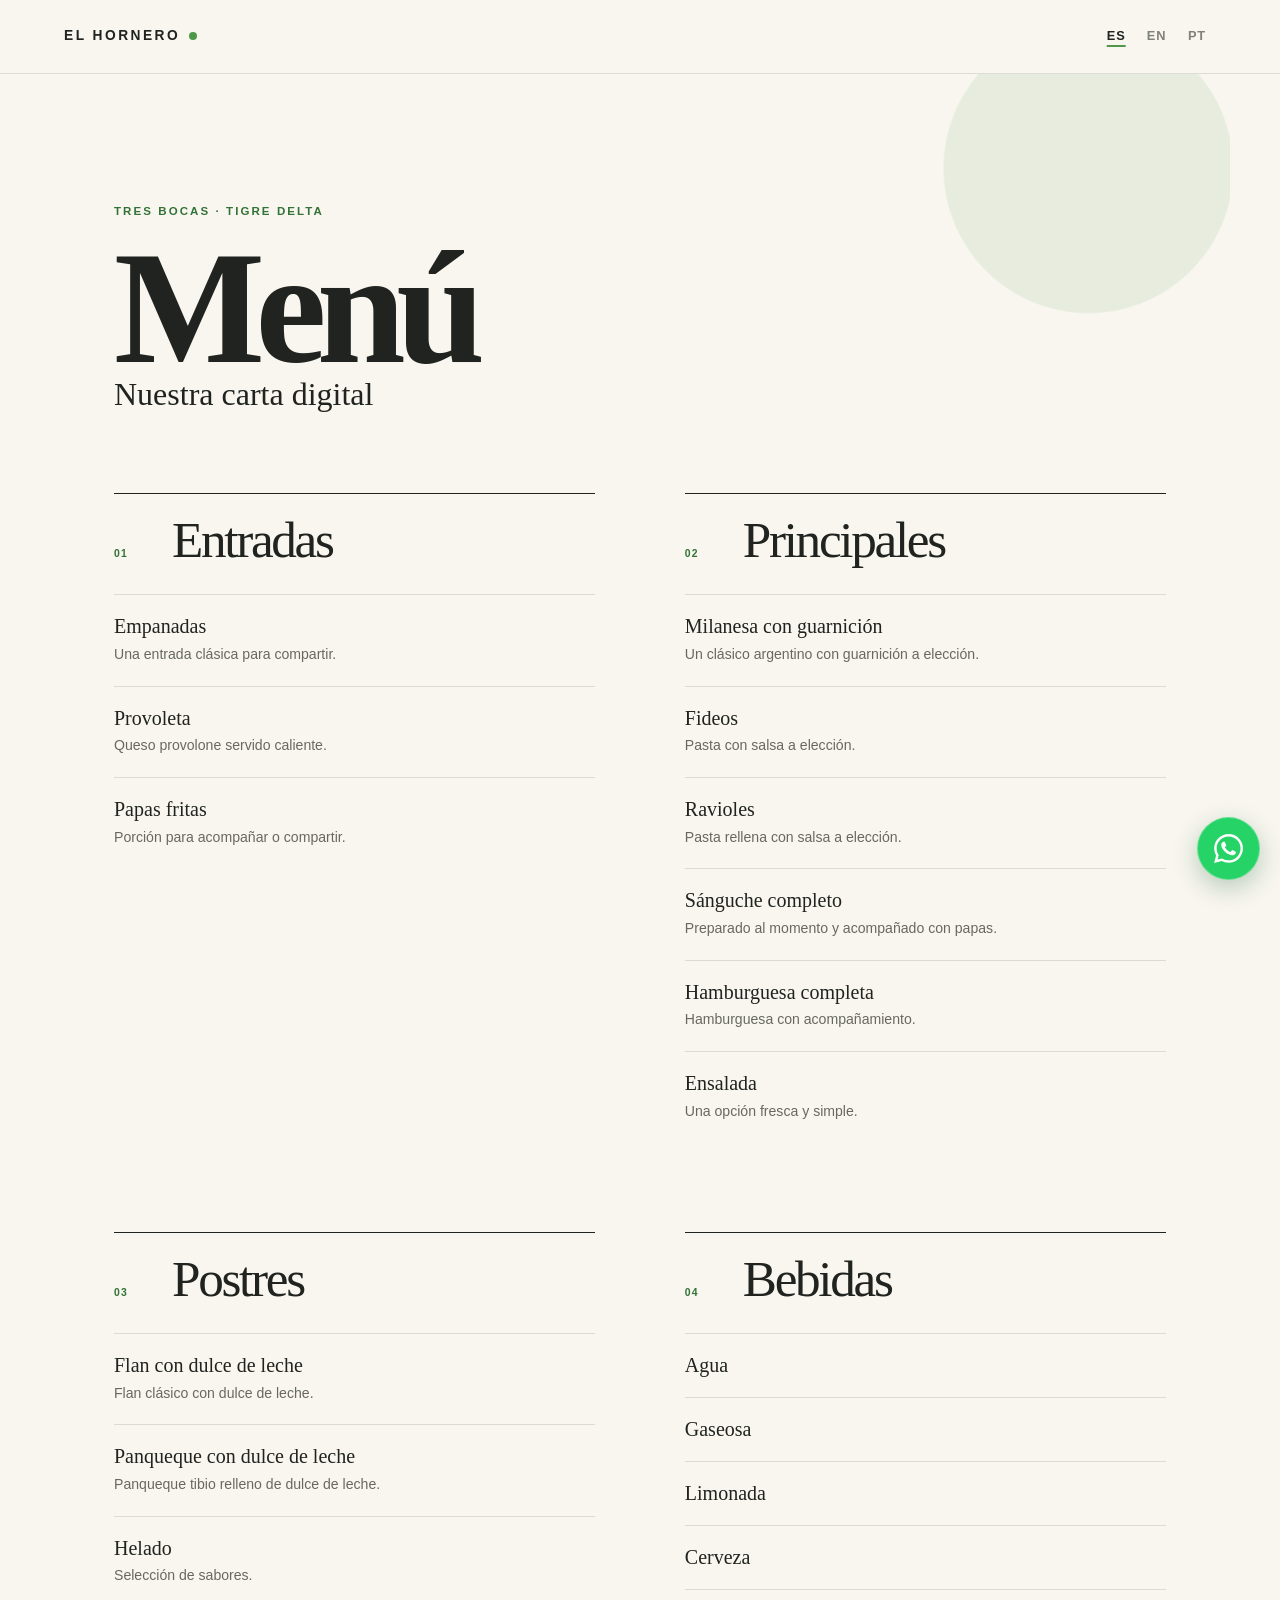
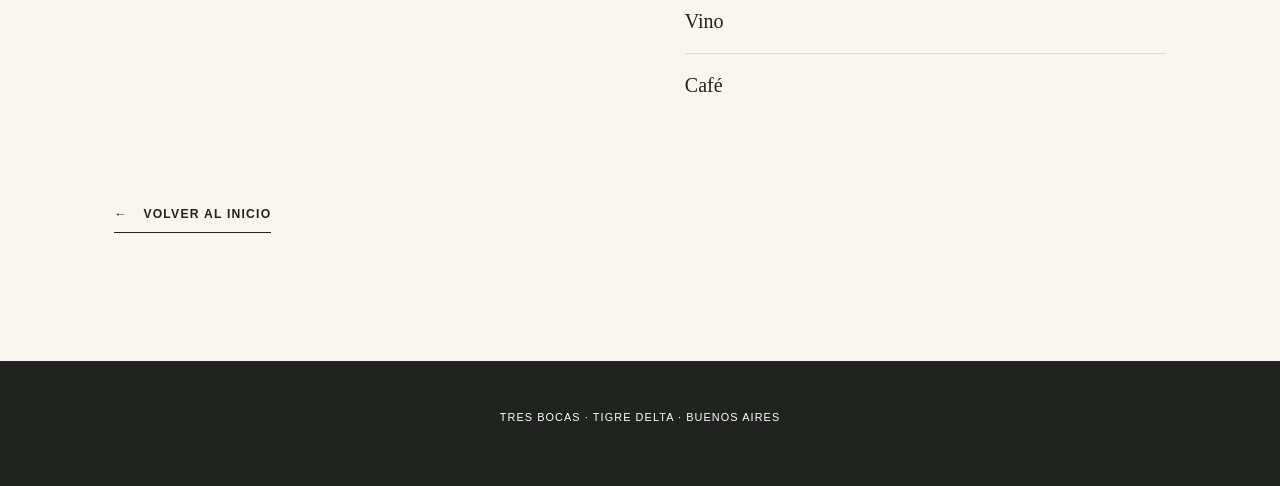
==== menu.html @ 237df4d5 "Initial commit" ====
<!doctype html>
<html lang="es">
<head>
  <meta charset="utf-8"><meta name="viewport" content="width=device-width, initial-scale=1">
  <title>Menú | El Hornero · Tigre Delta</title>
  <meta name="description" content="Carta digital de El Hornero en Tres Bocas, Tigre Delta, Buenos Aires.">
  <meta name="theme-color" content="#f8f6ef"><meta name="robots" content="index,follow">
  <link id="canonical-link" rel="canonical" href=""><link rel="icon" href="favicon.svg" type="image/svg+xml"><link rel="stylesheet" href="css/styles.css">
  <script src="js/config.js" defer></script><script src="js/translations.js" defer></script><script src="js/menu.js" defer></script>
</head>
<body class="menu-page">
  <a class="skip-link" href="#menu-content" data-i18n="skip">Saltar al contenido</a>
  <header class="menu-header">
    <a class="wordmark" href="index.html" aria-label="El Hornero, inicio" data-i18n-aria="logoHome">EL HORNERO<span></span></a>
    <div class="language-switcher" role="group" aria-label="Elegir idioma" data-i18n-aria="language">
      <button class="lang-btn active" type="button" data-lang="es" aria-pressed="true">ES</button><button class="lang-btn" type="button" data-lang="en" aria-pressed="false">EN</button><button class="lang-btn" type="button" data-lang="pt" aria-pressed="false">PT</button>
    </div>
  </header>
  <main id="menu-content" class="digital-menu">
    <p class="eyebrow green" data-i18n="heroKicker">Tres Bocas · Tigre Delta</p>
    <h1 data-i18n="menuPageTitle">Menú</h1>
    <p class="menu-lead" data-i18n="menuPageIntro">Nuestra carta digital</p>
    <div id="menu-sections" class="menu-sections" aria-live="polite"></div>
    <div id="menu-empty" class="empty-menu">
      <svg viewBox="0 0 120 120" aria-hidden="true"><path d="M59 105V43M59 57C35 54 26 36 30 16c24 3 33 20 29 41ZM60 75c22-2 34-17 33-35-22 1-34 16-33 35Z"/></svg>
      <h2 data-i18n="menuEmpty">La carta todavía no fue cargada.</h2><p data-i18n="menuEmptyHint">Consultá en el lugar por la propuesta disponible.</p>
    </div>
    <a class="text-link" href="index.html"><span aria-hidden="true">←</span><span data-i18n="backHome">Volver al inicio</span></a>
  </main>
  <footer class="menu-footer"><p data-i18n="footerLine">Tres Bocas · Tigre Delta · Buenos Aires</p></footer>
  <a class="whatsapp-button" href="#" target="_blank" rel="noopener" hidden aria-label="Abrir WhatsApp"><img src="assets/icons/whatsapp.svg" alt="" width="28" height="28"></a>
</body>
</html>
---- css/styles.css ----
:root{--ivory:#f8f6ef;--sand:#ede7d8;--ink:#20231f;--green:#4f9849;--green-dark:#337237;--wood:#a87545;--sun:#efd66f;--white:#fff;--serif:Georgia,"Times New Roman",serif;--sans:"Segoe UI",Arial,sans-serif;--pad:clamp(1.25rem,5vw,5rem);--radius:2px}
*{box-sizing:border-box}
html{scroll-behavior:smooth}
body{margin:0;background:var(--ivory);color:var(--ink);font-family:var(--sans);font-size:16px;line-height:1.6;overflow-x:hidden}
body.nav-open,body.lightbox-open{overflow:hidden}
img{display:block;max-width:100%;height:auto}
a{color:inherit;text-decoration:none}
button{font:inherit}
button,a{-webkit-tap-highlight-color:transparent}
:focus-visible{outline:3px solid var(--sun);outline-offset:4px}
.skip-link{position:fixed;z-index:200;top:1rem;left:1rem;padding:.7rem 1rem;background:var(--ink);color:#fff;transform:translateY(-180%)}
.skip-link:focus{transform:none}
.section-pad{padding:clamp(5rem,10vw,9rem) var(--pad)}
.eyebrow{margin:0 0 1.25rem;font-size:.72rem;font-weight:600;letter-spacing:.18em;text-transform:uppercase}
.eyebrow.green{color:var(--green-dark)}
h1,h2,h3,p{margin-top:0}
h2{font:500 clamp(2.6rem,6vw,6rem)/.98 var(--serif);letter-spacing:-.045em}
.button{display:inline-flex;align-items:center;justify-content:space-between;gap:2rem;min-height:52px;padding:.85rem 1.15rem;border:1px solid transparent;font-size:.75rem;font-weight:600;letter-spacing:.1em;text-transform:uppercase;transition:transform .25s,background .25s,color .25s}
.button:hover{transform:translate(3px,-3px)}
.button-light{background:#fff;color:var(--ink)}
.button-dark{background:var(--ink);color:#fff}
.button-green{background:var(--green-dark);color:#fff}
.text-link{display:inline-flex;align-items:center;gap:1rem;border-bottom:1px solid currentColor;padding:.5rem 0;font-size:.76rem;font-weight:600;letter-spacing:.1em;text-transform:uppercase}
.text-link.light{color:#fff}
.wordmark{display:inline-flex;align-items:center;gap:.55rem;font-size:.86rem;font-weight:600;letter-spacing:.18em;white-space:nowrap}
.wordmark span{width:8px;height:8px;border-radius:50%;background:var(--green)}

.site-header{position:fixed;z-index:100;top:0;left:0;width:100%;height:82px;padding:0 var(--pad);display:grid;grid-template-columns:1fr auto 1fr;align-items:center;color:#fff;transition:height .3s,background .3s,color .3s,box-shadow .3s}
.site-header.scrolled,.site-header.menu-visible{height:68px;background:rgba(248,246,239,.96);color:var(--ink);box-shadow:0 1px 0 rgba(32,35,31,.1);backdrop-filter:blur(12px)}
.desktop-nav{display:flex;gap:clamp(1.1rem,2.2vw,2.5rem);align-items:center}
.nav-link{position:relative;padding:.75rem 0;font-size:.73rem;letter-spacing:.07em}
.nav-link::after{content:"";position:absolute;bottom:.42rem;left:0;width:100%;height:2px;background:var(--green);transform:scaleX(0);transform-origin:right;transition:transform .25s}
.nav-link:hover::after,.nav-link.active::after{transform:scaleX(1);transform-origin:left}
.header-tools{justify-self:end;display:flex;align-items:center;gap:1.2rem}
.language-switcher{display:flex;gap:.15rem}
.lang-btn{min-width:38px;min-height:38px;border:0;background:transparent;color:inherit;font-size:.8rem;font-weight:600;letter-spacing:.07em;cursor:pointer;opacity:.55}
.lang-btn.active{opacity:1;text-decoration:underline;text-decoration-color:var(--green);text-decoration-thickness:2px;text-underline-offset:5px}
.nav-toggle{display:none;width:44px;height:44px;border:0;background:transparent;color:inherit;cursor:pointer}
.nav-toggle span{display:block;width:22px;height:1.5px;margin:6px auto;background:currentColor;transition:transform .25s}
.nav-toggle[aria-expanded=true] span:first-child{transform:translateY(3.75px) rotate(45deg)}
.nav-toggle[aria-expanded=true] span:last-child{transform:translateY(-3.75px) rotate(-45deg)}
.mobile-nav{position:fixed;z-index:-1;top:68px;left:0;width:100%;height:calc(100dvh - 68px);padding:3rem var(--pad);background:var(--ivory);color:var(--ink);flex-direction:column}
.mobile-nav:not([hidden]){display:flex}
.mobile-nav a{padding:.35rem 0;font:500 clamp(1.7rem,6vw,2.75rem)/1.2 var(--serif);border-bottom:1px solid rgba(32,35,31,.12)}
.mobile-nav small{margin-top:auto;color:var(--green-dark);letter-spacing:.15em}

.hero{position:relative;min-height:100svh;display:flex;align-items:flex-end;isolation:isolate;background:#768d62;color:#fff;overflow:hidden}
.hero-image,.hero-wash{position:absolute;z-index:-2;inset:0;width:100%;height:100%;object-fit:cover}

.hero:hover .hero-image{transform:scale(1.015)}
.hero-wash{z-index:-1;background:linear-gradient(90deg,rgba(15,28,17,.58),rgba(15,28,17,.05) 70%),linear-gradient(0deg,rgba(9,20,12,.35),transparent 55%)}
.hero-content{width:min(880px,80%);padding:8rem var(--pad) 4.5rem}
.hero h1{margin:0;font:600 clamp(5rem,13vw,12rem)/.7 var(--serif);letter-spacing:-.07em;text-shadow:0 3px 25px rgba(0,0,0,.16)}
.hero-line{margin:2.6rem 0 1.8rem;font:500 clamp(1.35rem,2.5vw,2.25rem)/1.25 var(--serif)}
.hero-actions{display:flex;align-items:center;gap:2rem}
.hero-stamp{position:absolute;right:var(--pad);bottom:4rem;width:106px;height:106px;border:1px solid rgba(255,255,255,.6);border-radius:50%;display:grid;place-content:center;text-align:center;font-size:.67rem;letter-spacing:.15em;transform:rotate(7deg)}
.hero-stamp span{display:block}
.hero-index{position:absolute;right:var(--pad);top:7rem;font-size:.62rem;letter-spacing:.16em;writing-mode:vertical-rl}

.experience{position:relative;display:grid;grid-template-columns:minmax(0,1.15fr) minmax(280px,.85fr);gap:clamp(3rem,8vw,9rem);align-items:center;min-height:900px}
.experience-visual{position:relative;width:min(100%,700px)}
.experience-visual::before{content:"";position:absolute;z-index:-1;top:-6%;left:-7%;width:48%;height:45%;background:var(--sun);border-radius:49% 51% 65% 35%/38% 58% 42% 62%}
.experience-visual img{width:86%;margin-left:auto;aspect-ratio:4/5;object-fit:cover}
.photo-label{position:absolute;right:-2rem;bottom:10%;max-width:190px;padding:1rem 1.2rem;background:var(--white);font:500 1.05rem/1.2 var(--serif);box-shadow:0 14px 34px rgba(32,35,31,.12);transform:rotate(-3deg)}
.experience-copy{max-width:590px}
.experience-copy>p:not(.eyebrow){max-width:480px;font-size:1.08rem;line-height:1.8}
.botanical-mark{display:flex;gap:4px;margin-top:3rem}
.botanical-mark span{display:block;width:36px;height:16px;background:var(--green);border-radius:100% 0 100% 0;transform:rotate(-15deg)}
.botanical-mark span:nth-child(2){transform:rotate(16deg) scale(.75)}
.botanical-mark span:nth-child(3){transform:rotate(-30deg) scale(.5)}
.margin-note{position:absolute;right:1rem;top:50%;font-size:.6rem;letter-spacing:.18em;writing-mode:vertical-rl}

.image-break{position:relative;height:min(72vw,760px);min-height:520px;overflow:hidden}
.image-break img{width:100%;height:100%;object-fit:cover;transition:transform .8s}
.image-break:hover img{transform:scale(1.02)}
.image-break::after{content:"";position:absolute;inset:0;background:linear-gradient(0deg,rgba(18,31,17,.45),transparent 55%)}
.image-break p{position:absolute;z-index:1;left:var(--pad);bottom:clamp(2rem,6vw,5rem);max-width:700px;margin:0;color:#fff;font:500 clamp(2.1rem,5vw,5rem)/1 var(--serif);letter-spacing:-.035em}

.section-heading{display:grid;grid-template-columns:1fr 2fr 1fr;gap:3rem;align-items:end;margin-bottom:4rem}
.section-heading .eyebrow{align-self:start}
.section-heading h2{margin:0}
.section-heading>p:last-child{max-width:330px;margin-bottom:.5rem}
.journal-grid{display:grid;grid-template-columns:repeat(12,1fr);grid-auto-rows:80px;gap:clamp(.8rem,1.7vw,1.6rem)}
.gallery-item{position:relative;padding:0;border:0;background:var(--sand);overflow:hidden;cursor:zoom-in}
.gallery-item img{width:100%;height:100%;object-fit:cover;transition:transform .6s}
.gallery-item:hover img{transform:scale(1.04)}
.gallery-item span{position:absolute;left:.8rem;bottom:.8rem;padding:.42rem .62rem;background:rgba(248,246,239,.9);font-size:.58rem;font-weight:600;letter-spacing:.14em;text-transform:uppercase}
.gallery-item.tall{grid-column:1/6;grid-row:1/8}.gallery-item.wide{grid-column:6/13;grid-row:1/5}.gallery-item.small{grid-column:6/9;grid-row:5/9}.gallery-item.landscape{grid-column:9/13;grid-row:5/10}.gallery-item.portrait{grid-column:1/5;grid-row:8/14}.gallery-item.detail{grid-column:5/9;grid-row:9/13}

.menu-preview{display:grid;grid-template-columns:1.1fr .9fr;align-items:center;gap:clamp(3rem,8vw,8rem);background:var(--sun)}
.menu-art{position:relative;max-width:650px}
.menu-art img{width:82%;aspect-ratio:4/5;object-fit:cover}
.menu-art>span{position:absolute;right:1rem;top:5%;font:600 clamp(6rem,15vw,13rem)/1 var(--serif);color:rgba(255,255,255,.55)}
.menu-copy{max-width:570px}
.menu-copy p:not(.eyebrow){margin-bottom:2.2rem;font-size:1.08rem}

.journey{display:grid;grid-template-columns:.8fr 1.2fr;gap:clamp(4rem,9vw,10rem);background:#fff}
.journey-intro{position:sticky;top:120px;align-self:start}
.journey-intro p:last-child{max-width:520px}
.route{position:relative}
.route::before{content:"";position:absolute;left:23px;top:25px;bottom:25px;width:1px;background:var(--green)}
.route div{position:relative;display:grid;grid-template-columns:48px 1fr;gap:1rem;align-items:center;min-height:95px}
.route div>span{position:relative;z-index:1;width:47px;height:47px;border:1px solid var(--green);border-radius:50%;display:grid;place-content:center;background:#fff;color:var(--green-dark);font-size:.63rem}
.route strong{font:500 clamp(1.5rem,3vw,2.5rem)/1.1 var(--serif)}
.route small{grid-column:2;max-width:320px;margin-top:-1.8rem;color:#666;font-size:.59rem;letter-spacing:.08em}
.route-map-link{grid-column:2;width:max-content;margin-top:-1.5rem;border-bottom:1px solid var(--green);color:var(--green-dark);font-size:.65rem;font-weight:600;letter-spacing:.08em;text-transform:uppercase}
.route i{display:none}
.route .route-end>span{background:var(--green);color:#fff}

.directions{background:var(--sand)}
.directions-head{display:grid;grid-template-columns:1fr 2fr 1fr;gap:3rem;align-items:start}
.directions-head>p:last-child{max-width:390px}
.transport-list{display:grid;grid-template-columns:repeat(4,1fr);gap:1px;margin-top:5rem;background:rgba(32,35,31,.15);border:1px solid rgba(32,35,31,.15)}
.transport-list article{min-height:250px;padding:2rem;background:var(--sand)}
.transport-list img{margin-bottom:3rem}
.transport-list h3{font:500 1.5rem var(--serif)}
.transport-list p{font-size:.9rem}
.place-map-link{display:inline-flex;margin-top:1rem;border-bottom:1px solid var(--green-dark);color:var(--green-dark);font-size:.68rem;font-weight:600;letter-spacing:.08em;text-transform:uppercase}
.map-cta{display:flex;align-items:center;gap:2rem;margin-top:2rem}
.map-cta small{max-width:430px}
.instagram-panel{display:flex;align-items:center;justify-content:space-between;background:var(--green);color:#fff}
.instagram-panel h2{margin:0}

footer{padding:3rem var(--pad);display:flex;justify-content:space-between;align-items:center;gap:2rem;background:var(--ink);color:#fff;font-size:.68rem;letter-spacing:.1em;text-transform:uppercase}
.footer-mark{font-size:1rem}
.whatsapp-button{position:fixed;z-index:90;right:max(1.25rem,env(safe-area-inset-right));bottom:max(1.25rem,env(safe-area-inset-bottom));padding:1em;border:1px solid rgba(255,255,255,.28);border-radius:50%;display:grid;place-content:center;background:#25d366;box-shadow:0 8px 25px rgba(23,95,52,.28);transition:transform .25s,background .25s,box-shadow .25s}
.whatsapp-button img{width:29px;height:29px}
.whatsapp-button:hover{transform:translateY(-3px);background:var(--green-dark);box-shadow:0 10px 30px rgba(32,35,31,.3)}
.whatsapp-button[hidden]{display:none}

.lightbox{position:fixed;z-index:300;inset:0;display:grid;grid-template-columns:80px 1fr 80px;align-items:center;padding:1rem;background:rgba(14,17,13,.96);color:#fff}
.lightbox[hidden]{display:none}
.lightbox figure{display:flex;flex-direction:column;align-items:center;justify-content:center;margin:0;height:calc(100vh - 2rem)}
.lightbox figure img{max-width:100%;max-height:calc(100vh - 6rem);object-fit:contain}
.lightbox figcaption{width:100%;display:flex;justify-content:space-between;padding-top:.7rem;font-size:.68rem;letter-spacing:.08em;text-transform:uppercase}
.lightbox-close,.lightbox-nav{border:0;background:transparent;color:#fff;cursor:pointer}
.lightbox-close{position:absolute;right:1.25rem;top:1rem;width:48px;height:48px;font-size:2rem}
.lightbox-nav{width:54px;height:54px;font-size:1.4rem}

.reveal{opacity:0;transform:translateY(24px);transition:opacity .7s ease,transform .7s ease}
.reveal.is-visible{opacity:1;transform:none}
.noscript{position:fixed;z-index:500;bottom:0;left:0;width:100%;margin:0;padding:1rem;background:var(--sun);text-align:center}

.menu-page{min-height:100vh}
.menu-header{height:74px;padding:0 var(--pad);display:flex;align-items:center;justify-content:space-between;border-bottom:1px solid rgba(32,35,31,.12)}
.digital-menu{width:min(1180px,100%);min-height:calc(100vh - 170px);margin:auto;padding:clamp(4rem,10vw,8rem) var(--pad);background:radial-gradient(circle at 88% 5%,rgba(79,152,73,.1) 0 9rem,transparent 9.1rem)}
.digital-menu h1{margin:0;font:600 clamp(4.5rem,16vw,10rem)/.85 var(--serif);letter-spacing:-.06em}
.menu-lead{font:500 clamp(1.3rem,3vw,2rem) var(--serif)}
.menu-page-rule{display:flex;justify-content:space-between;gap:2rem;margin-top:3rem;padding:.8rem 0;border-top:1px solid var(--ink);border-bottom:1px solid rgba(32,35,31,.18);font-size:.62rem;font-weight:600;letter-spacing:.14em;text-transform:uppercase}
.menu-page-rule span:first-child{color:var(--green-dark)}
.menu-sections{display:grid;grid-template-columns:repeat(2,minmax(0,1fr));gap:clamp(3rem,7vw,7rem);margin:5rem 0}
.menu-category{padding:0;border-top:1px solid var(--ink)}
.menu-category-header{display:grid;grid-template-columns:42px 1fr;align-items:baseline;gap:1rem;padding:1.3rem 0 1.8rem}
.menu-category-number{color:var(--green-dark);font-size:.65rem;font-weight:700;letter-spacing:.12em}
.menu-category h2{margin:0;font-size:clamp(2rem,4vw,3.3rem)}
.menu-item{display:grid;grid-template-columns:1fr auto;gap:.35rem 1.5rem;padding:1.25rem 0;border-top:1px solid rgba(32,35,31,.13)}
.menu-item h3{margin:0;font:500 1.25rem var(--serif)}
.menu-item p{grid-column:1;margin:0;max-width:430px;color:#676961;font-size:.88rem;line-height:1.55}
.menu-item .price{grid-column:2;grid-row:1}
.empty-menu{margin:4rem 0;padding:clamp(2rem,6vw,4rem);background:var(--sand);text-align:center}
.empty-menu svg{width:90px;fill:none;stroke:var(--green);stroke-width:2;margin:auto}
.empty-menu h2{margin:1rem auto;font-size:clamp(1.8rem,5vw,3rem)}
.menu-config-note{max-width:720px;padding-left:1rem;border-left:3px solid var(--sun);font-size:.68rem;letter-spacing:.08em;text-transform:uppercase;color:#676961}
.menu-footer{justify-content:center}

@media(max-width:980px){
  .site-header{grid-template-columns:1fr auto}.desktop-nav{display:none}.nav-toggle{display:block}
  .experience{grid-template-columns:1fr 1fr;gap:3rem}.section-heading,.directions-head{grid-template-columns:1fr 2fr}.section-heading>p:last-child,.directions-head>p:last-child{grid-column:2}
  .transport-list{grid-template-columns:1fr 1fr}.journey{gap:4rem}
}
@media(max-width:700px){
  :root{--pad:1.15rem}
  body{font-size:15.5px}
  .section-pad{padding-top:4.75rem;padding-bottom:4.75rem}
  h2{font-size:clamp(2.55rem,12vw,4rem);line-height:1}
  .eyebrow{margin-bottom:1rem}
  .site-header{height:64px;padding-top:env(safe-area-inset-top)}.site-header.scrolled,.site-header.menu-visible{height:64px}.header-tools{gap:.2rem}.language-switcher{gap:0}.lang-btn{min-width:38px;min-height:44px;font-size:.74rem}.nav-toggle{width:44px;height:44px}
  .mobile-nav{top:64px;height:calc(100dvh - 64px);padding-top:2rem;padding-bottom:max(1.5rem,env(safe-area-inset-bottom));overflow-y:auto}
  .mobile-nav a{display:flex;align-items:center;min-height:58px;padding:.25rem 0;font-size:clamp(1.8rem,9vw,2.5rem)}
  .hero{min-height:100svh}.hero-content{width:100%;padding:7.5rem var(--pad) max(2rem,env(safe-area-inset-bottom))}.hero h1{font-size:clamp(3.6rem,17vw,6.4rem);line-height:.76}.hero-line{max-width:280px;margin:2rem 0 1.4rem}.hero-stamp{display:none}.hero-index{top:auto;bottom:2.4rem;right:1.1rem}
  .hero-actions{align-items:flex-start;flex-direction:column;gap:.65rem}.hero-actions .button{width:min(100%,320px)}.hero-actions .text-link{min-height:44px}
  .button{width:100%;min-height:54px}.text-link{min-height:44px}
  .experience{display:flex;min-height:0;flex-direction:column;padding-top:5.5rem;gap:3.5rem}.experience-visual{width:100%;order:2}.experience-copy{order:1}.experience-copy>p:not(.eyebrow){font-size:1rem;line-height:1.7}.experience-visual img{width:92%;margin-left:0}.photo-label{right:0;bottom:7%;max-width:165px;padding:.85rem 1rem;font-size:.95rem}.margin-note{display:none}
  .image-break{height:68svh;min-height:460px}.image-break p{max-width:92%;bottom:2rem;font-size:clamp(2.35rem,11vw,3.5rem)}
  .section-heading,.directions-head{display:block}.section-heading>p:last-child,.directions-head>p:last-child{max-width:100%}
  .section-heading{margin-bottom:2.5rem}.section-heading>p:last-child{margin-bottom:0}
  .journal-grid{grid-template-columns:repeat(2,minmax(0,1fr));grid-auto-rows:140px;gap:.55rem}.gallery-item.tall{grid-column:1;grid-row:1/4}.gallery-item.wide{grid-column:2;grid-row:1/3}.gallery-item.small{grid-column:2;grid-row:3/4}.gallery-item.landscape{grid-column:1/3;grid-row:4/6}.gallery-item.portrait{grid-column:1;grid-row:6/9}.gallery-item.detail{grid-column:2;grid-row:6/8}.gallery-item span{left:.5rem;bottom:.5rem;padding:.35rem .48rem;font-size:.52rem}
  .menu-preview{display:flex;flex-direction:column-reverse;gap:3.5rem}.menu-art img{width:92%}.menu-art>span{right:0}.menu-copy{width:100%}
  .journey{display:block}.journey-intro{position:static}.route{margin-top:2.5rem}.route div{grid-template-columns:44px minmax(0,1fr);min-height:106px}.route::before{left:21px}.route div>span{width:43px;height:43px}.route strong{font-size:1.65rem}.route small,.route-map-link{grid-column:2;margin-top:-1.35rem}.route-map-link{display:inline-flex;align-items:center;min-height:38px}
  .transport-list{grid-template-columns:1fr;margin-top:2.5rem}.transport-list article{min-height:0;padding:1.5rem}.transport-list img{width:32px;height:32px;margin-bottom:1.25rem}.transport-list h3{margin-bottom:.45rem}.transport-list p{margin-bottom:.5rem}.place-map-link{align-items:center;min-height:44px;margin-top:.25rem}.map-cta{align-items:flex-start;flex-direction:column;gap:1rem}.map-cta .button{width:100%}
  .instagram-panel{align-items:flex-start;flex-direction:column}
  footer{align-items:flex-start;flex-direction:column;padding-top:2.5rem;padding-bottom:calc(2.5rem + env(safe-area-inset-bottom))}
  .menu-header{position:sticky;z-index:80;top:0;height:64px;padding-top:env(safe-area-inset-top);background:rgba(248,246,239,.95);backdrop-filter:blur(12px)}
  .digital-menu{padding-top:3rem;padding-bottom:5rem;background:radial-gradient(circle at 112% 2%,rgba(79,152,73,.1) 0 7rem,transparent 7.1rem)}.digital-menu h1{font-size:clamp(4.5rem,22vw,6rem)}.menu-lead{margin-bottom:0}.menu-page-rule{margin-top:2rem}.menu-page-rule span:last-child{display:none}.menu-sections{grid-template-columns:1fr;gap:3.5rem;margin:3.5rem 0}.menu-category-header{grid-template-columns:34px 1fr;gap:.6rem;padding:1.15rem 0 1.4rem}.menu-category h2{font-size:2.35rem}.menu-item{padding:1.05rem 0}.menu-item h3{font-size:1.2rem}.menu-item p{font-size:.84rem;line-height:1.5}.menu-config-note{line-height:1.55}
  .whatsapp-button{right:max(1rem,env(safe-area-inset-right));bottom:max(1rem,env(safe-area-inset-bottom));width:52px;height:52px}.whatsapp-button img{width:27px;height:27px}
  .lightbox{display:block;padding:4rem 1rem 5rem}.lightbox figure{height:calc(100dvh - 9rem)}.lightbox figure img{max-height:calc(100dvh - 12rem)}.lightbox figcaption{gap:1rem}.lightbox-nav{position:absolute;bottom:max(1rem,env(safe-area-inset-bottom));width:48px;height:48px;border:1px solid rgba(255,255,255,.25);border-radius:50%}.lightbox-nav.prev{left:1rem}.lightbox-nav.next{right:1rem}.lightbox-close{top:max(.5rem,env(safe-area-inset-top));right:.5rem}.lightbox-caption{max-width:75%}
}
@media(max-width:390px){
  :root{--pad:1rem}
  .wordmark{font-size:.72rem;letter-spacing:.14em}.header-tools{gap:0}.lang-btn{min-width:34px;font-size:.68rem}.nav-toggle{width:40px}
  .hero h1{font-size:16.5vw}.hero-index{display:none}
  .journal-grid{grid-auto-rows:122px}
  .photo-label{max-width:150px}
}
@media(min-width:1500px){.section-pad{padding-left:max(var(--pad),calc((100vw - 1500px)/2));padding-right:max(var(--pad),calc((100vw - 1500px)/2))}}
@media(prefers-reduced-motion:reduce){
  html{scroll-behavior:auto}*,*::before,*::after{animation-duration:.01ms!important;transition-duration:.01ms!important;scroll-behavior:auto!important}.reveal{opacity:1;transform:none}
}
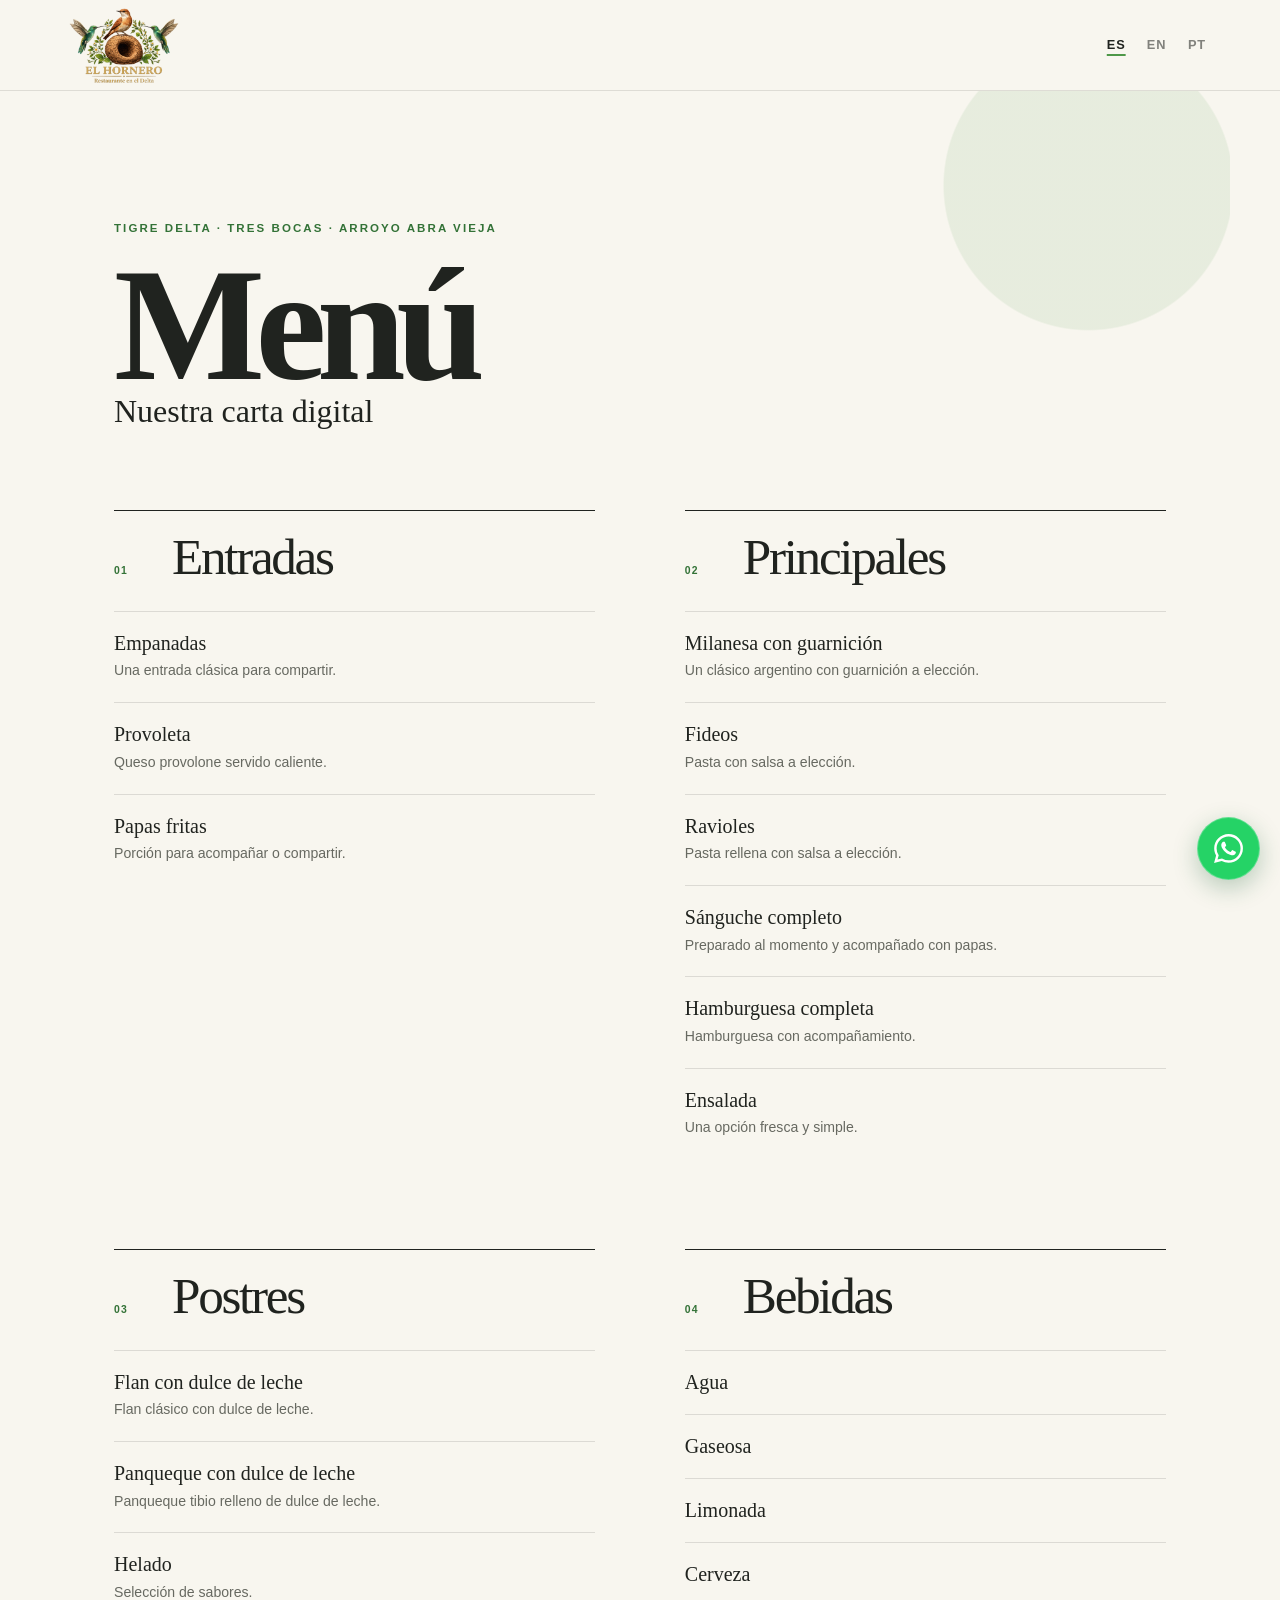
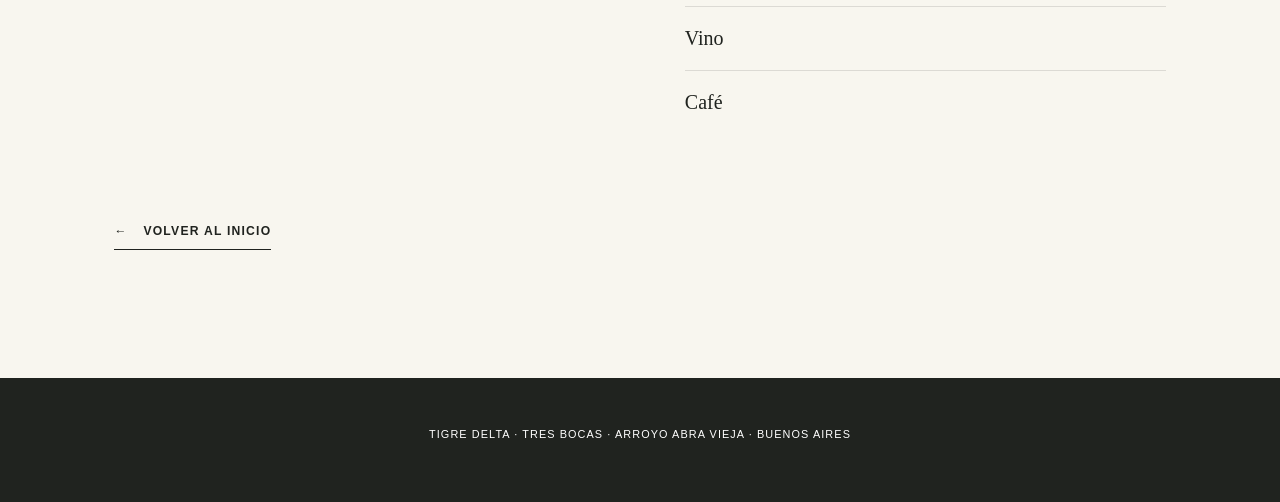
==== commit 3e2a6441: "hp text img" ====
--- a/menu.html
+++ b/menu.html
@@ -2,8 +2,8 @@
 <html lang="es">
 <head>
   <meta charset="utf-8"><meta name="viewport" content="width=device-width, initial-scale=1">
-  <title>Menú | El Hornero · Tigre Delta</title>
-  <meta name="description" content="Carta digital de El Hornero en Tres Bocas, Tigre Delta, Buenos Aires.">
+  <title>Menú | El Hornero · Tigre Delta · Tres Bocas · Arroyo Abra Vieja</title>
+  <meta name="description" content="Carta digital de El Hornero en Tigre Delta, Tres Bocas, Arroyo Abra Vieja, Buenos Aires.">
   <meta name="theme-color" content="#f8f6ef"><meta name="robots" content="index,follow">
   <link id="canonical-link" rel="canonical" href=""><link rel="icon" href="favicon.svg" type="image/svg+xml"><link rel="stylesheet" href="css/styles.css">
   <script src="js/config.js" defer></script><script src="js/translations.js" defer></script><script src="js/menu.js" defer></script>
@@ -11,13 +11,13 @@
 <body class="menu-page">
   <a class="skip-link" href="#menu-content" data-i18n="skip">Saltar al contenido</a>
   <header class="menu-header">
-    <a class="wordmark" href="index.html" aria-label="El Hornero, inicio" data-i18n-aria="logoHome">EL HORNERO<span></span></a>
+    <a class="wordmark" href="index.html" aria-label="El Hornero, inicio" data-i18n-aria="logoHome"><img src="images/logo_transparent.png" alt=""></a>
     <div class="language-switcher" role="group" aria-label="Elegir idioma" data-i18n-aria="language">
       <button class="lang-btn active" type="button" data-lang="es" aria-pressed="true">ES</button><button class="lang-btn" type="button" data-lang="en" aria-pressed="false">EN</button><button class="lang-btn" type="button" data-lang="pt" aria-pressed="false">PT</button>
     </div>
   </header>
   <main id="menu-content" class="digital-menu">
-    <p class="eyebrow green" data-i18n="heroKicker">Tres Bocas · Tigre Delta</p>
+    <p class="eyebrow green" data-i18n="heroKicker">Tigre Delta · Tres Bocas · Arroyo Abra Vieja</p>
     <h1 data-i18n="menuPageTitle">Menú</h1>
     <p class="menu-lead" data-i18n="menuPageIntro">Nuestra carta digital</p>
     <div id="menu-sections" class="menu-sections" aria-live="polite"></div>
@@ -27,7 +27,7 @@
     </div>
     <a class="text-link" href="index.html"><span aria-hidden="true">←</span><span data-i18n="backHome">Volver al inicio</span></a>
   </main>
-  <footer class="menu-footer"><p data-i18n="footerLine">Tres Bocas · Tigre Delta · Buenos Aires</p></footer>
+  <footer class="menu-footer"><p data-i18n="footerLine">Tigre Delta · Tres Bocas · Arroyo Abra Vieja · Buenos Aires</p></footer>
   <a class="whatsapp-button" href="#" target="_blank" rel="noopener" hidden aria-label="Abrir WhatsApp"><img src="assets/icons/whatsapp.svg" alt="" width="28" height="28"></a>
 </body>
 </html>
--- a/css/styles.css
+++ b/css/styles.css
@@ -1,4 +1,4 @@
-:root{--ivory:#f8f6ef;--sand:#ede7d8;--ink:#20231f;--green:#4f9849;--green-dark:#337237;--wood:#a87545;--sun:#efd66f;--white:#fff;--serif:Georgia,"Times New Roman",serif;--sans:"Segoe UI",Arial,sans-serif;--pad:clamp(1.25rem,5vw,5rem);--radius:2px}
+:root{--ivory:#f8f6ef;--sand:#ede7d8;--ink:#20231f;--green:#4f9849;--green-dark:#337237;--wood:#a87545;--sun:#efd66f;--white:#fff;--serif:Georgia,"Times New Roman",serif;--sans:"Segoe UI",Arial,sans-serif;--pad:clamp(1.25rem,5vw,5rem);--radius:2px;--header-height:clamp(4rem,5.4vw,5.125rem);--header-height-compact:clamp(3.75rem,4.5vw,4.25rem)}
 *{box-sizing:border-box}
 html{scroll-behavior:smooth}
 body{margin:0;background:var(--ivory);color:var(--ink);font-family:var(--sans);font-size:16px;line-height:1.6;overflow-x:hidden}
@@ -22,11 +22,12 @@
 .button-green{background:var(--green-dark);color:#fff}
 .text-link{display:inline-flex;align-items:center;gap:1rem;border-bottom:1px solid currentColor;padding:.5rem 0;font-size:.76rem;font-weight:600;letter-spacing:.1em;text-transform:uppercase}
 .text-link.light{color:#fff}
-.wordmark{display:inline-flex;align-items:center;gap:.55rem;font-size:.86rem;font-weight:600;letter-spacing:.18em;white-space:nowrap}
+.wordmark{display:inline-flex;align-items:center;white-space:nowrap; padding:.3em 0}
+.wordmark img{display:block;width:auto;height:clamp(3.5rem,7vw,5rem);max-width:245px;object-fit:contain}
 .wordmark span{width:8px;height:8px;border-radius:50%;background:var(--green)}
 
-.site-header{position:fixed;z-index:100;top:0;left:0;width:100%;height:82px;padding:0 var(--pad);display:grid;grid-template-columns:1fr auto 1fr;align-items:center;color:#fff;transition:height .3s,background .3s,color .3s,box-shadow .3s}
-.site-header.scrolled,.site-header.menu-visible{height:68px;background:rgba(248,246,239,.96);color:var(--ink);box-shadow:0 1px 0 rgba(32,35,31,.1);backdrop-filter:blur(12px)}
+.site-header{position:fixed;z-index:100;top:0;left:0;width:100%;min-height:var(--header-height);padding:0 var(--pad);display:grid;grid-template-columns:1fr auto 1fr;align-items:center;color:#fff;transition:min-height .3s,background .3s,color .3s,box-shadow .3s}
+.site-header.scrolled,.site-header.menu-visible{min-height:var(--header-height-compact);background:rgba(248,246,239,.96);color:var(--ink);box-shadow:0 1px 0 rgba(32,35,31,.1);backdrop-filter:blur(12px)}
 .desktop-nav{display:flex;gap:clamp(1.1rem,2.2vw,2.5rem);align-items:center}
 .nav-link{position:relative;padding:.75rem 0;font-size:.73rem;letter-spacing:.07em}
 .nav-link::after{content:"";position:absolute;bottom:.42rem;left:0;width:100%;height:2px;background:var(--green);transform:scaleX(0);transform-origin:right;transition:transform .25s}
@@ -39,7 +40,7 @@
 .nav-toggle span{display:block;width:22px;height:1.5px;margin:6px auto;background:currentColor;transition:transform .25s}
 .nav-toggle[aria-expanded=true] span:first-child{transform:translateY(3.75px) rotate(45deg)}
 .nav-toggle[aria-expanded=true] span:last-child{transform:translateY(-3.75px) rotate(-45deg)}
-.mobile-nav{position:fixed;z-index:-1;top:68px;left:0;width:100%;height:calc(100dvh - 68px);padding:3rem var(--pad);background:var(--ivory);color:var(--ink);flex-direction:column}
+.mobile-nav{position:fixed;z-index:-1;top:var(--header-height-compact);left:0;width:100%;height:calc(100dvh - var(--header-height-compact));padding:3rem var(--pad);background:var(--ivory);color:var(--ink);flex-direction:column}
 .mobile-nav:not([hidden]){display:flex}
 .mobile-nav a{padding:.35rem 0;font:500 clamp(1.7rem,6vw,2.75rem)/1.2 var(--serif);border-bottom:1px solid rgba(32,35,31,.12)}
 .mobile-nav small{margin-top:auto;color:var(--green-dark);letter-spacing:.15em}
@@ -142,7 +143,7 @@
 .noscript{position:fixed;z-index:500;bottom:0;left:0;width:100%;margin:0;padding:1rem;background:var(--sun);text-align:center}
 
 .menu-page{min-height:100vh}
-.menu-header{height:74px;padding:0 var(--pad);display:flex;align-items:center;justify-content:space-between;border-bottom:1px solid rgba(32,35,31,.12)}
+.menu-header{min-height:var(--header-height);padding:0 var(--pad);display:flex;align-items:center;justify-content:space-between;border-bottom:1px solid rgba(32,35,31,.12)}
 .digital-menu{width:min(1180px,100%);min-height:calc(100vh - 170px);margin:auto;padding:clamp(4rem,10vw,8rem) var(--pad);background:radial-gradient(circle at 88% 5%,rgba(79,152,73,.1) 0 9rem,transparent 9.1rem)}
 .digital-menu h1{margin:0;font:600 clamp(4.5rem,16vw,10rem)/.85 var(--serif);letter-spacing:-.06em}
 .menu-lead{font:500 clamp(1.3rem,3vw,2rem) var(--serif)}
@@ -169,13 +170,13 @@
   .transport-list{grid-template-columns:1fr 1fr}.journey{gap:4rem}
 }
 @media(max-width:700px){
-  :root{--pad:1.15rem}
+  :root{--pad:1.15rem;--header-height:clamp(4rem,14vw,4.5rem);--header-height-compact:var(--header-height)}
   body{font-size:15.5px}
   .section-pad{padding-top:4.75rem;padding-bottom:4.75rem}
   h2{font-size:clamp(2.55rem,12vw,4rem);line-height:1}
   .eyebrow{margin-bottom:1rem}
-  .site-header{height:64px;padding-top:env(safe-area-inset-top)}.site-header.scrolled,.site-header.menu-visible{height:64px}.header-tools{gap:.2rem}.language-switcher{gap:0}.lang-btn{min-width:38px;min-height:44px;font-size:.74rem}.nav-toggle{width:44px;height:44px}
-  .mobile-nav{top:64px;height:calc(100dvh - 64px);padding-top:2rem;padding-bottom:max(1.5rem,env(safe-area-inset-bottom));overflow-y:auto}
+  .site-header{padding-top:env(safe-area-inset-top)}.header-tools{gap:.2rem}.language-switcher{gap:0}.lang-btn{min-width:38px;min-height:44px;font-size:.74rem}.nav-toggle{width:44px;height:44px}
+  .mobile-nav{top:var(--header-height);height:calc(100dvh - var(--header-height));padding-top:2rem;padding-bottom:max(1.5rem,env(safe-area-inset-bottom));overflow-y:auto}
   .mobile-nav a{display:flex;align-items:center;min-height:58px;padding:.25rem 0;font-size:clamp(1.8rem,9vw,2.5rem)}
   .hero{min-height:100svh}.hero-content{width:100%;padding:7.5rem var(--pad) max(2rem,env(safe-area-inset-bottom))}.hero h1{font-size:clamp(3.6rem,17vw,6.4rem);line-height:.76}.hero-line{max-width:280px;margin:2rem 0 1.4rem}.hero-stamp{display:none}.hero-index{top:auto;bottom:2.4rem;right:1.1rem}
   .hero-actions{align-items:flex-start;flex-direction:column;gap:.65rem}.hero-actions .button{width:min(100%,320px)}.hero-actions .text-link{min-height:44px}
@@ -190,14 +191,14 @@
   .transport-list{grid-template-columns:1fr;margin-top:2.5rem}.transport-list article{min-height:0;padding:1.5rem}.transport-list img{width:32px;height:32px;margin-bottom:1.25rem}.transport-list h3{margin-bottom:.45rem}.transport-list p{margin-bottom:.5rem}.place-map-link{align-items:center;min-height:44px;margin-top:.25rem}.map-cta{align-items:flex-start;flex-direction:column;gap:1rem}.map-cta .button{width:100%}
   .instagram-panel{align-items:flex-start;flex-direction:column}
   footer{align-items:flex-start;flex-direction:column;padding-top:2.5rem;padding-bottom:calc(2.5rem + env(safe-area-inset-bottom))}
-  .menu-header{position:sticky;z-index:80;top:0;height:64px;padding-top:env(safe-area-inset-top);background:rgba(248,246,239,.95);backdrop-filter:blur(12px)}
+  .menu-header{position:sticky;z-index:80;top:0;min-height:var(--header-height);padding-top:env(safe-area-inset-top);background:rgba(248,246,239,.95);backdrop-filter:blur(12px)}
   .digital-menu{padding-top:3rem;padding-bottom:5rem;background:radial-gradient(circle at 112% 2%,rgba(79,152,73,.1) 0 7rem,transparent 7.1rem)}.digital-menu h1{font-size:clamp(4.5rem,22vw,6rem)}.menu-lead{margin-bottom:0}.menu-page-rule{margin-top:2rem}.menu-page-rule span:last-child{display:none}.menu-sections{grid-template-columns:1fr;gap:3.5rem;margin:3.5rem 0}.menu-category-header{grid-template-columns:34px 1fr;gap:.6rem;padding:1.15rem 0 1.4rem}.menu-category h2{font-size:2.35rem}.menu-item{padding:1.05rem 0}.menu-item h3{font-size:1.2rem}.menu-item p{font-size:.84rem;line-height:1.5}.menu-config-note{line-height:1.55}
   .whatsapp-button{right:max(1rem,env(safe-area-inset-right));bottom:max(1rem,env(safe-area-inset-bottom));width:52px;height:52px}.whatsapp-button img{width:27px;height:27px}
   .lightbox{display:block;padding:4rem 1rem 5rem}.lightbox figure{height:calc(100dvh - 9rem)}.lightbox figure img{max-height:calc(100dvh - 12rem)}.lightbox figcaption{gap:1rem}.lightbox-nav{position:absolute;bottom:max(1rem,env(safe-area-inset-bottom));width:48px;height:48px;border:1px solid rgba(255,255,255,.25);border-radius:50%}.lightbox-nav.prev{left:1rem}.lightbox-nav.next{right:1rem}.lightbox-close{top:max(.5rem,env(safe-area-inset-top));right:.5rem}.lightbox-caption{max-width:75%}
 }
 @media(max-width:390px){
   :root{--pad:1rem}
-  .wordmark{font-size:.72rem;letter-spacing:.14em}.header-tools{gap:0}.lang-btn{min-width:34px;font-size:.68rem}.nav-toggle{width:40px}
+  .wordmark img{height:54px;max-width:128px}.header-tools{gap:0}.lang-btn{min-width:34px;font-size:.68rem}.nav-toggle{width:40px}
   .hero h1{font-size:16.5vw}.hero-index{display:none}
   .journal-grid{grid-auto-rows:122px}
   .photo-label{max-width:150px}
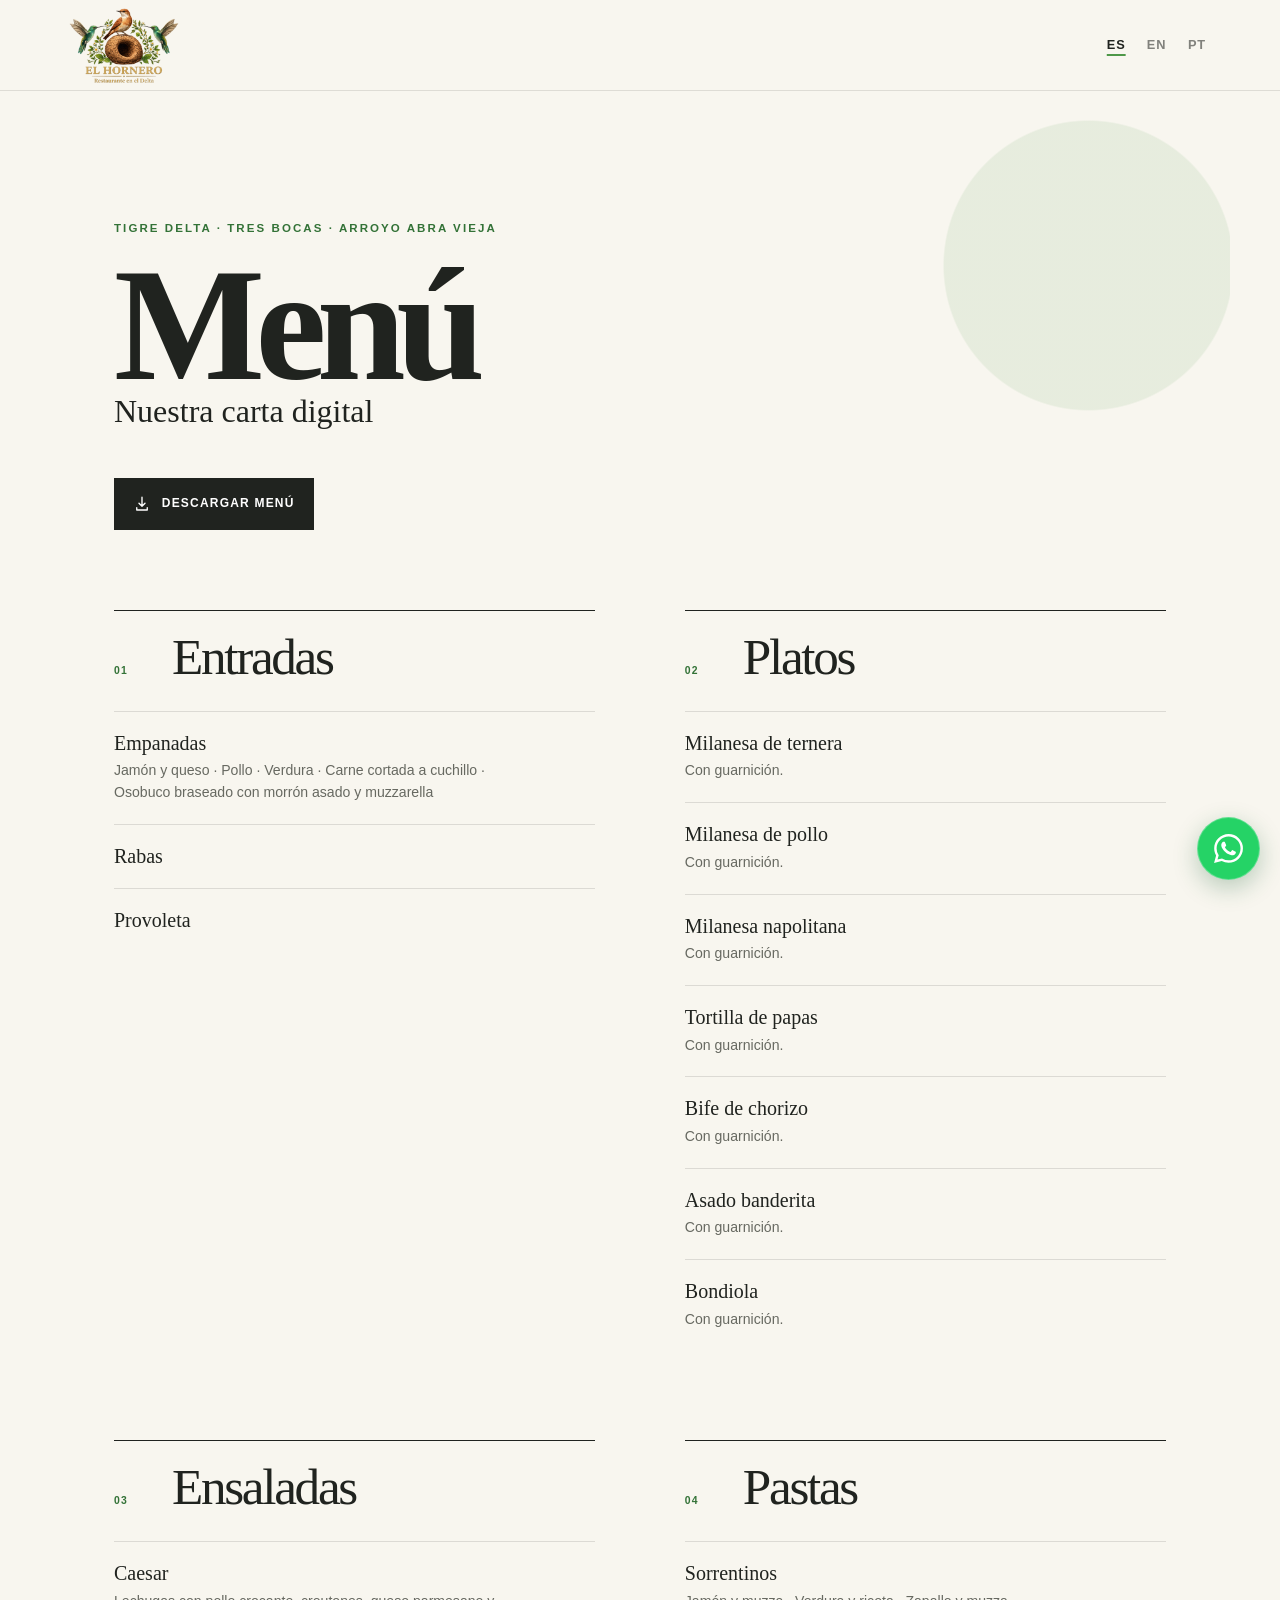
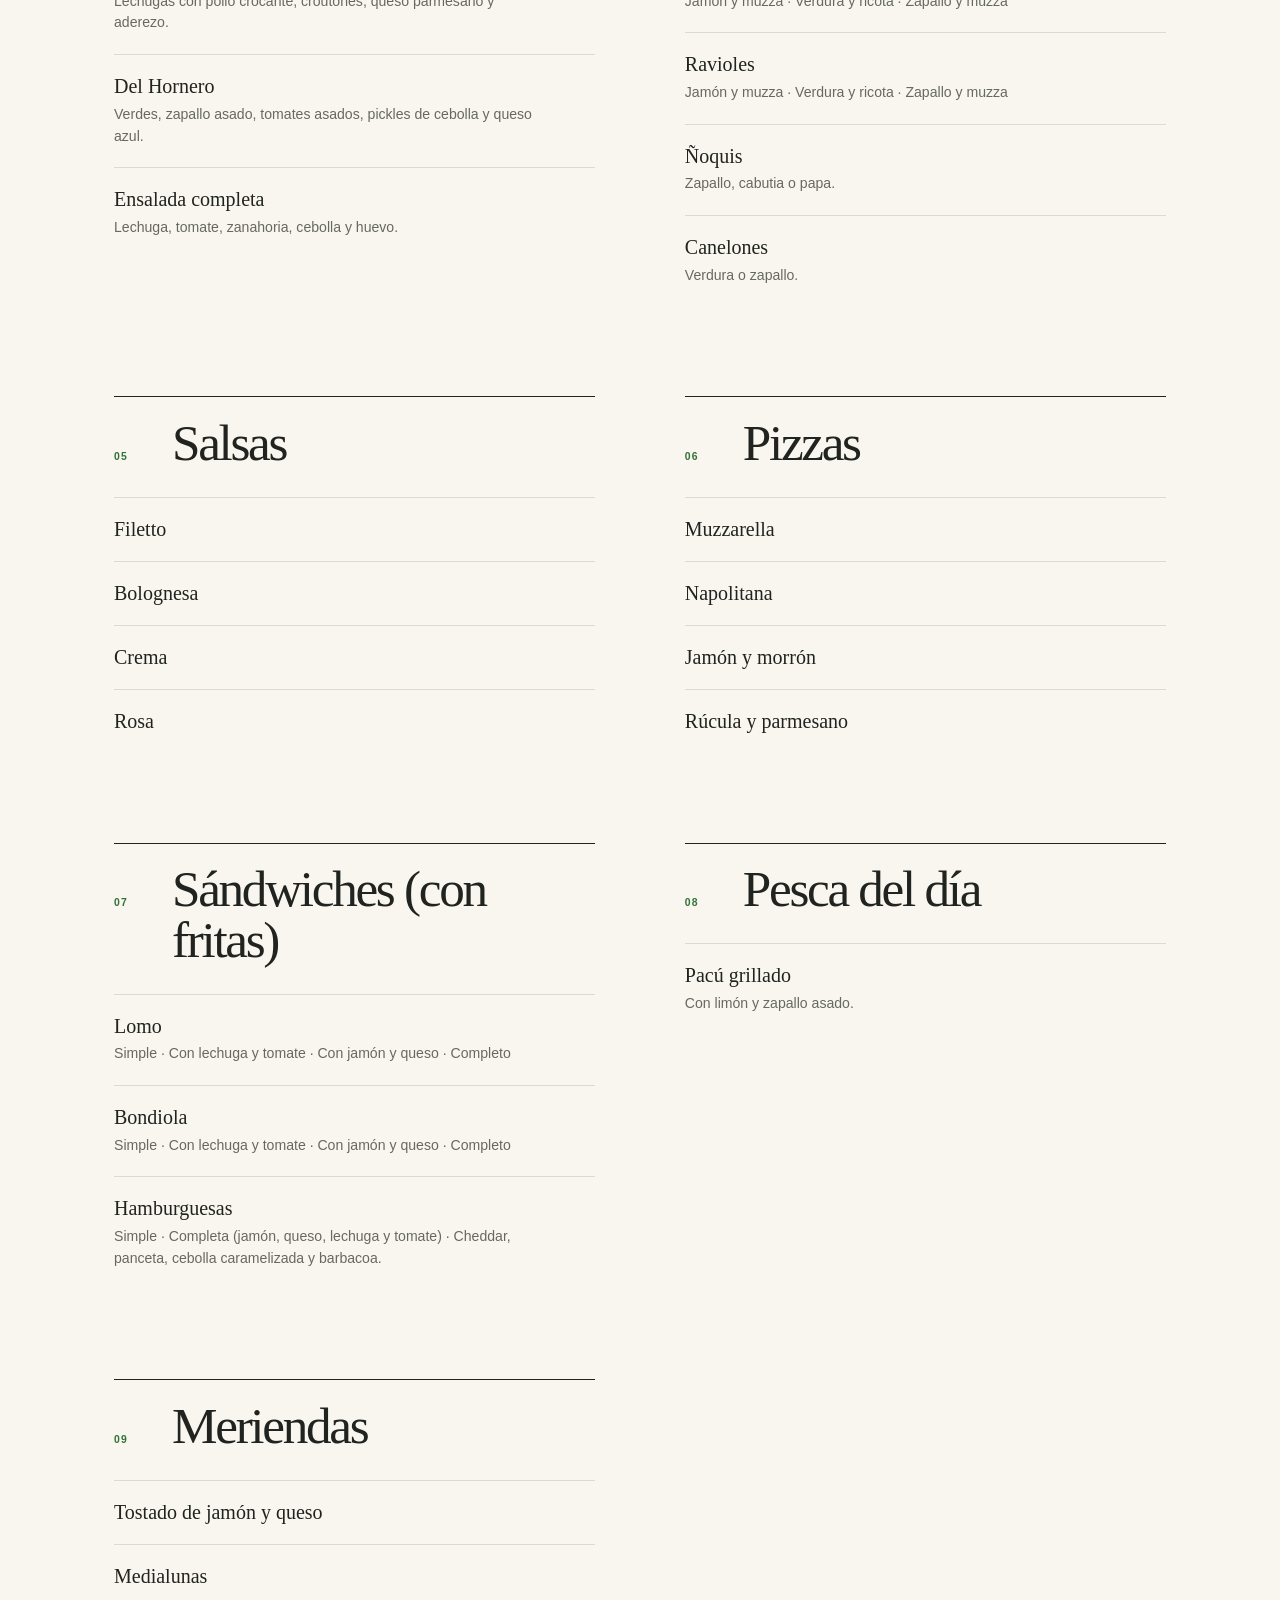
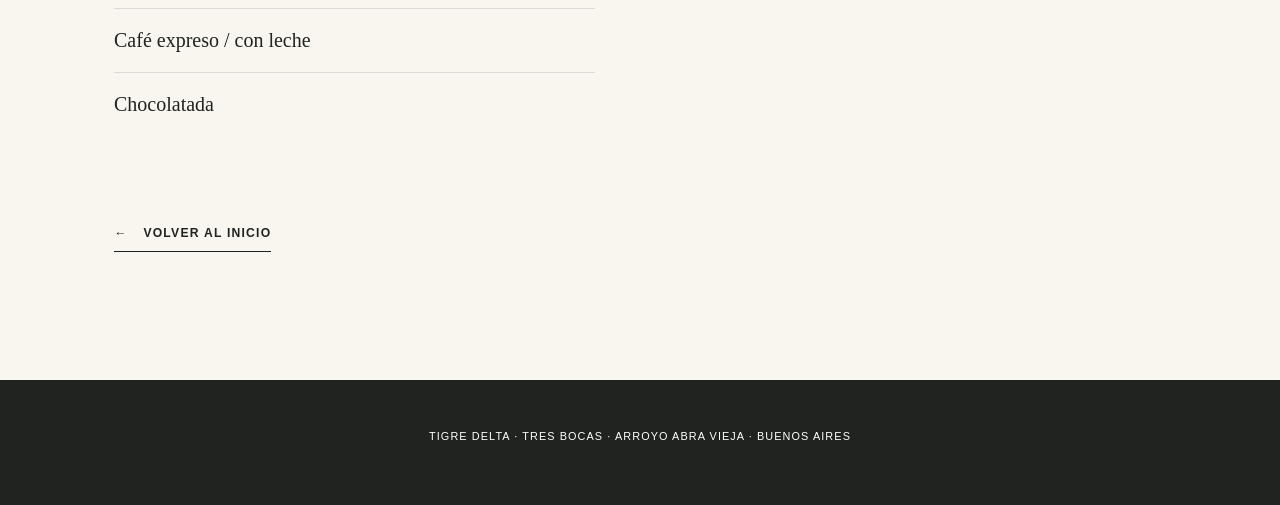
==== commit 219c816f: "arg flag, gallery, translation, real menu, whatsapp" ====
--- a/menu.html
+++ b/menu.html
@@ -6,7 +6,7 @@
   <meta name="description" content="Carta digital de El Hornero en Tigre Delta, Tres Bocas, Arroyo Abra Vieja, Buenos Aires.">
   <meta name="theme-color" content="#f8f6ef"><meta name="robots" content="index,follow">
   <link id="canonical-link" rel="canonical" href=""><link rel="icon" href="favicon.svg" type="image/svg+xml"><link rel="stylesheet" href="css/styles.css">
-  <script src="js/config.js" defer></script><script src="js/translations.js" defer></script><script src="js/menu.js" defer></script>
+  <script src="js/config.js" defer></script><script src="js/translations.js?v=4" defer></script><script src="js/menu.js?v=2" defer></script>
 </head>
 <body class="menu-page">
   <a class="skip-link" href="#menu-content" data-i18n="skip">Saltar al contenido</a>
@@ -20,6 +20,10 @@
     <p class="eyebrow green" data-i18n="heroKicker">Tigre Delta · Tres Bocas · Arroyo Abra Vieja</p>
     <h1 data-i18n="menuPageTitle">Menú</h1>
     <p class="menu-lead" data-i18n="menuPageIntro">Nuestra carta digital</p>
+    <a class="button button-dark menu-download" href="images/menu-el-hornero.jpeg" download="menu-el-hornero.jpeg">
+      <svg viewBox="0 0 24 24" aria-hidden="true"><path d="M12 3v12m0 0 4-4m-4 4-4-4M5 17v3h14v-3"/></svg>
+      <span data-i18n="downloadMenu">Descargar menú</span>
+    </a>
     <div id="menu-sections" class="menu-sections" aria-live="polite"></div>
     <div id="menu-empty" class="empty-menu">
       <svg viewBox="0 0 120 120" aria-hidden="true"><path d="M59 105V43M59 57C35 54 26 36 30 16c24 3 33 20 29 41ZM60 75c22-2 34-17 33-35-22 1-34 16-33 35Z"/></svg>
--- a/css/styles.css
+++ b/css/styles.css
@@ -53,7 +53,13 @@
 .hero-content{width:min(880px,80%);padding:8rem var(--pad) 4.5rem}
 .hero h1{margin:0;font:600 clamp(5rem,13vw,12rem)/.7 var(--serif);letter-spacing:-.07em;text-shadow:0 3px 25px rgba(0,0,0,.16)}
 .hero-line{margin:2.6rem 0 1.8rem;font:500 clamp(1.35rem,2.5vw,2.25rem)/1.25 var(--serif)}
+.argentina-flag{display:inline-block;width:1.5em;height:1em;margin-left:.2em;object-fit:cover;vertical-align:-.08em}
 .hero-actions{display:flex;align-items:center;gap:2rem}
+
+@media(min-width:981px){
+  .hero-wash{background:linear-gradient(90deg,rgba(15,28,17,.58),rgba(15,28,17,.05) 70%),linear-gradient(0deg,rgba(9,20,12,.58) 0%,rgba(9,20,12,.32) 30%,transparent 68%)}
+}
+
 .hero-stamp{position:absolute;right:var(--pad);bottom:4rem;width:106px;height:106px;border:1px solid rgba(255,255,255,.6);border-radius:50%;display:grid;place-content:center;text-align:center;font-size:.67rem;letter-spacing:.15em;transform:rotate(7deg)}
 .hero-stamp span{display:block}
 .hero-index{position:absolute;right:var(--pad);top:7rem;font-size:.62rem;letter-spacing:.16em;writing-mode:vertical-rl}
@@ -71,7 +77,7 @@
 .botanical-mark span:nth-child(3){transform:rotate(-30deg) scale(.5)}
 .margin-note{position:absolute;right:1rem;top:50%;font-size:.6rem;letter-spacing:.18em;writing-mode:vertical-rl}
 
-.image-break{position:relative;height:min(72vw,760px);min-height:520px;overflow:hidden}
+.image-break{position:relative;width:100%;height:min(75vw,760px);min-height:0;aspect-ratio:4/3;overflow:hidden}
 .image-break img{width:100%;height:100%;object-fit:cover;transition:transform .8s}
 .image-break:hover img{transform:scale(1.02)}
 .image-break::after{content:"";position:absolute;inset:0;background:linear-gradient(0deg,rgba(18,31,17,.45),transparent 55%)}
@@ -86,7 +92,7 @@
 .gallery-item img{width:100%;height:100%;object-fit:cover;transition:transform .6s}
 .gallery-item:hover img{transform:scale(1.04)}
 .gallery-item span{position:absolute;left:.8rem;bottom:.8rem;padding:.42rem .62rem;background:rgba(248,246,239,.9);font-size:.58rem;font-weight:600;letter-spacing:.14em;text-transform:uppercase}
-.gallery-item.tall{grid-column:1/6;grid-row:1/8}.gallery-item.wide{grid-column:6/13;grid-row:1/5}.gallery-item.small{grid-column:6/9;grid-row:5/9}.gallery-item.landscape{grid-column:9/13;grid-row:5/10}.gallery-item.portrait{grid-column:1/5;grid-row:8/14}.gallery-item.detail{grid-column:5/9;grid-row:9/13}
+.gallery-item.tall{grid-column:1/6;grid-row:1/8}.gallery-item.wide{grid-column:6/13;grid-row:1/5}.gallery-item.small{grid-column:6/9;grid-row:5/9}.gallery-item.landscape{grid-column:9/13;grid-row:5/10}.gallery-item.portrait{grid-column:1/5;grid-row:8/14}.gallery-item.detail{grid-column:5/9;grid-row:9/14}.gallery-item.extra-three{grid-column:9/13;grid-row:10/14}.gallery-item.extra-four{grid-column:1/5;grid-row:14/19}.gallery-item.extra-five{grid-column:5/9;grid-row:14/19}.gallery-item.extra-six{grid-column:9/13;grid-row:14/19}
 
 .menu-preview{display:grid;grid-template-columns:1.1fr .9fr;align-items:center;gap:clamp(3rem,8vw,8rem);background:var(--sun)}
 .menu-art{position:relative;max-width:650px}
@@ -111,12 +117,24 @@
 .directions{background:var(--sand)}
 .directions-head{display:grid;grid-template-columns:1fr 2fr 1fr;gap:3rem;align-items:start}
 .directions-head>p:last-child{max-width:390px}
-.transport-list{display:grid;grid-template-columns:repeat(4,1fr);gap:1px;margin-top:5rem;background:rgba(32,35,31,.15);border:1px solid rgba(32,35,31,.15)}
+.route-map{margin:4rem 0 0;background:var(--white)}
+.route-map img{width:100%;height:auto}
+.route-map figcaption{padding:.8rem 1rem;font-size:.62rem;font-weight:600;letter-spacing:.14em;text-transform:uppercase;color:var(--green-dark)}
+.transport-list{display:grid;grid-template-columns:repeat(auto-fit,minmax(220px,1fr));gap:1px;margin-top:3rem;background:rgba(32,35,31,.15);border:1px solid rgba(32,35,31,.15)}
 .transport-list article{min-height:250px;padding:2rem;background:var(--sand)}
 .transport-list img{margin-bottom:3rem}
 .transport-list h3{font:500 1.5rem var(--serif)}
 .transport-list p{font-size:.9rem}
 .place-map-link{display:inline-flex;margin-top:1rem;border-bottom:1px solid var(--green-dark);color:var(--green-dark);font-size:.68rem;font-weight:600;letter-spacing:.08em;text-transform:uppercase}
+.private-transfer{display:grid;grid-template-columns:1.05fr .95fr;align-items:center;gap:clamp(3rem,7vw,7rem);margin-top:clamp(3rem,7vw,6rem);padding:clamp(1.5rem,5vw,5rem);background:var(--ink);color:var(--white);overflow:hidden}
+.private-transfer-photos{position:relative;min-height:480px}
+.private-transfer-photos img{position:absolute;object-fit:cover}
+.private-transfer-boat{top:0;left:0;width:65%;height:88%}
+.private-transfer-destination{right:0;bottom:0;width:51%;height:49%;border:8px solid var(--ink)}
+.private-transfer-copy{max-width:540px}
+.private-transfer-copy .eyebrow{color:var(--sun)}
+.private-transfer-copy h3{max-width:500px;margin-bottom:1.25rem;font:500 clamp(2.5rem,5vw,4.8rem)/.98 var(--serif)}
+.private-transfer-copy>p:not(.eyebrow){max-width:460px;margin-bottom:2rem;color:rgba(255,255,255,.78);font-size:1rem;line-height:1.8}
 .map-cta{display:flex;align-items:center;gap:2rem;margin-top:2rem}
 .map-cta small{max-width:430px}
 .instagram-panel{display:flex;align-items:center;justify-content:space-between;background:var(--green);color:#fff}
@@ -147,6 +165,8 @@
 .digital-menu{width:min(1180px,100%);min-height:calc(100vh - 170px);margin:auto;padding:clamp(4rem,10vw,8rem) var(--pad);background:radial-gradient(circle at 88% 5%,rgba(79,152,73,.1) 0 9rem,transparent 9.1rem)}
 .digital-menu h1{margin:0;font:600 clamp(4.5rem,16vw,10rem)/.85 var(--serif);letter-spacing:-.06em}
 .menu-lead{font:500 clamp(1.3rem,3vw,2rem) var(--serif)}
+.menu-download{display:inline-flex;align-items:center;gap:.65rem;margin-top:1rem}
+.menu-download svg{width:18px;height:18px;fill:none;stroke:currentColor;stroke-width:1.8;stroke-linecap:round;stroke-linejoin:round}
 .menu-page-rule{display:flex;justify-content:space-between;gap:2rem;margin-top:3rem;padding:.8rem 0;border-top:1px solid var(--ink);border-bottom:1px solid rgba(32,35,31,.18);font-size:.62rem;font-weight:600;letter-spacing:.14em;text-transform:uppercase}
 .menu-page-rule span:first-child{color:var(--green-dark)}
 .menu-sections{display:grid;grid-template-columns:repeat(2,minmax(0,1fr));gap:clamp(3rem,7vw,7rem);margin:5rem 0}
@@ -182,13 +202,19 @@
   .hero-actions{align-items:flex-start;flex-direction:column;gap:.65rem}.hero-actions .button{width:min(100%,320px)}.hero-actions .text-link{min-height:44px}
   .button{width:100%;min-height:54px}.text-link{min-height:44px}
   .experience{display:flex;min-height:0;flex-direction:column;padding-top:5.5rem;gap:3.5rem}.experience-visual{width:100%;order:2}.experience-copy{order:1}.experience-copy>p:not(.eyebrow){font-size:1rem;line-height:1.7}.experience-visual img{width:92%;margin-left:0}.photo-label{right:0;bottom:7%;max-width:165px;padding:.85rem 1rem;font-size:.95rem}.margin-note{display:none}
-  .image-break{height:68svh;min-height:460px}.image-break p{max-width:92%;bottom:2rem;font-size:clamp(2.35rem,11vw,3.5rem)}
+  .image-break{height:auto;min-height:0;aspect-ratio:4/3}.image-break p{max-width:92%;bottom:2rem;font-size:clamp(2.35rem,11vw,3.5rem)}
   .section-heading,.directions-head{display:block}.section-heading>p:last-child,.directions-head>p:last-child{max-width:100%}
   .section-heading{margin-bottom:2.5rem}.section-heading>p:last-child{margin-bottom:0}
-  .journal-grid{grid-template-columns:repeat(2,minmax(0,1fr));grid-auto-rows:140px;gap:.55rem}.gallery-item.tall{grid-column:1;grid-row:1/4}.gallery-item.wide{grid-column:2;grid-row:1/3}.gallery-item.small{grid-column:2;grid-row:3/4}.gallery-item.landscape{grid-column:1/3;grid-row:4/6}.gallery-item.portrait{grid-column:1;grid-row:6/9}.gallery-item.detail{grid-column:2;grid-row:6/8}.gallery-item span{left:.5rem;bottom:.5rem;padding:.35rem .48rem;font-size:.52rem}
+  .journal-grid{grid-template-columns:repeat(2,minmax(0,1fr));grid-auto-rows:140px;gap:.55rem}.gallery-item.tall{grid-column:1;grid-row:1/4}.gallery-item.wide{grid-column:2;grid-row:1/3}.gallery-item.small{grid-column:2;grid-row:3/4}.gallery-item.landscape{grid-column:1/3;grid-row:4/6}.gallery-item.portrait{grid-column:1;grid-row:6/9}.gallery-item.detail{grid-column:2;grid-row:6/8}.gallery-item.extra-three{grid-column:2;grid-row:8/9}.gallery-item.extra-four{grid-column:1/3;grid-row:9/11}.gallery-item.extra-five{grid-column:1;grid-row:11/14}.gallery-item.extra-six{grid-column:2;grid-row:11/14}.gallery-item span{left:.5rem;bottom:.5rem;padding:.35rem .48rem;font-size:.52rem}
   .menu-preview{display:flex;flex-direction:column-reverse;gap:3.5rem}.menu-art img{width:92%}.menu-art>span{right:0}.menu-copy{width:100%}
   .journey{display:block}.journey-intro{position:static}.route{margin-top:2.5rem}.route div{grid-template-columns:44px minmax(0,1fr);min-height:106px}.route::before{left:21px}.route div>span{width:43px;height:43px}.route strong{font-size:1.65rem}.route small,.route-map-link{grid-column:2;margin-top:-1.35rem}.route-map-link{display:inline-flex;align-items:center;min-height:38px}
-  .transport-list{grid-template-columns:1fr;margin-top:2.5rem}.transport-list article{min-height:0;padding:1.5rem}.transport-list img{width:32px;height:32px;margin-bottom:1.25rem}.transport-list h3{margin-bottom:.45rem}.transport-list p{margin-bottom:.5rem}.place-map-link{align-items:center;min-height:44px;margin-top:.25rem}.map-cta{align-items:flex-start;flex-direction:column;gap:1rem}.map-cta .button{width:100%}
+  .transport-list{grid-template-columns:1fr;margin-top:2.5rem}.transport-list article{min-height:0;padding:1.5rem}.transport-list img{width:32px;height:32px;margin-bottom:1.25rem}.transport-list h3{margin-bottom:.45rem}.transport-list p{margin-bottom:.5rem}.place-map-link{align-items:center;min-height:44px;margin:.25rem .25rem 0 .25rem}.map-cta{align-items:flex-start;flex-direction:column;gap:1rem}.map-cta .button{width:100%}
+  .private-transfer{grid-template-columns:1fr;gap:2rem;margin-top:3rem;padding:1.25rem}
+  .private-transfer-photos{min-height:clamp(290px,90vw,430px)}
+  .private-transfer-boat{width:68%;height:90%}
+  .private-transfer-destination{width:52%;height:46%;border-width:6px}
+  .private-transfer-copy h3{font-size:clamp(2.4rem,11vw,3.4rem)}
+  .private-transfer-copy>p:not(.eyebrow){font-size:.94rem;line-height:1.7}
   .instagram-panel{align-items:flex-start;flex-direction:column}
   footer{align-items:flex-start;flex-direction:column;padding-top:2.5rem;padding-bottom:calc(2.5rem + env(safe-area-inset-bottom))}
   .menu-header{position:sticky;z-index:80;top:0;min-height:var(--header-height);padding-top:env(safe-area-inset-top);background:rgba(248,246,239,.95);backdrop-filter:blur(12px)}
